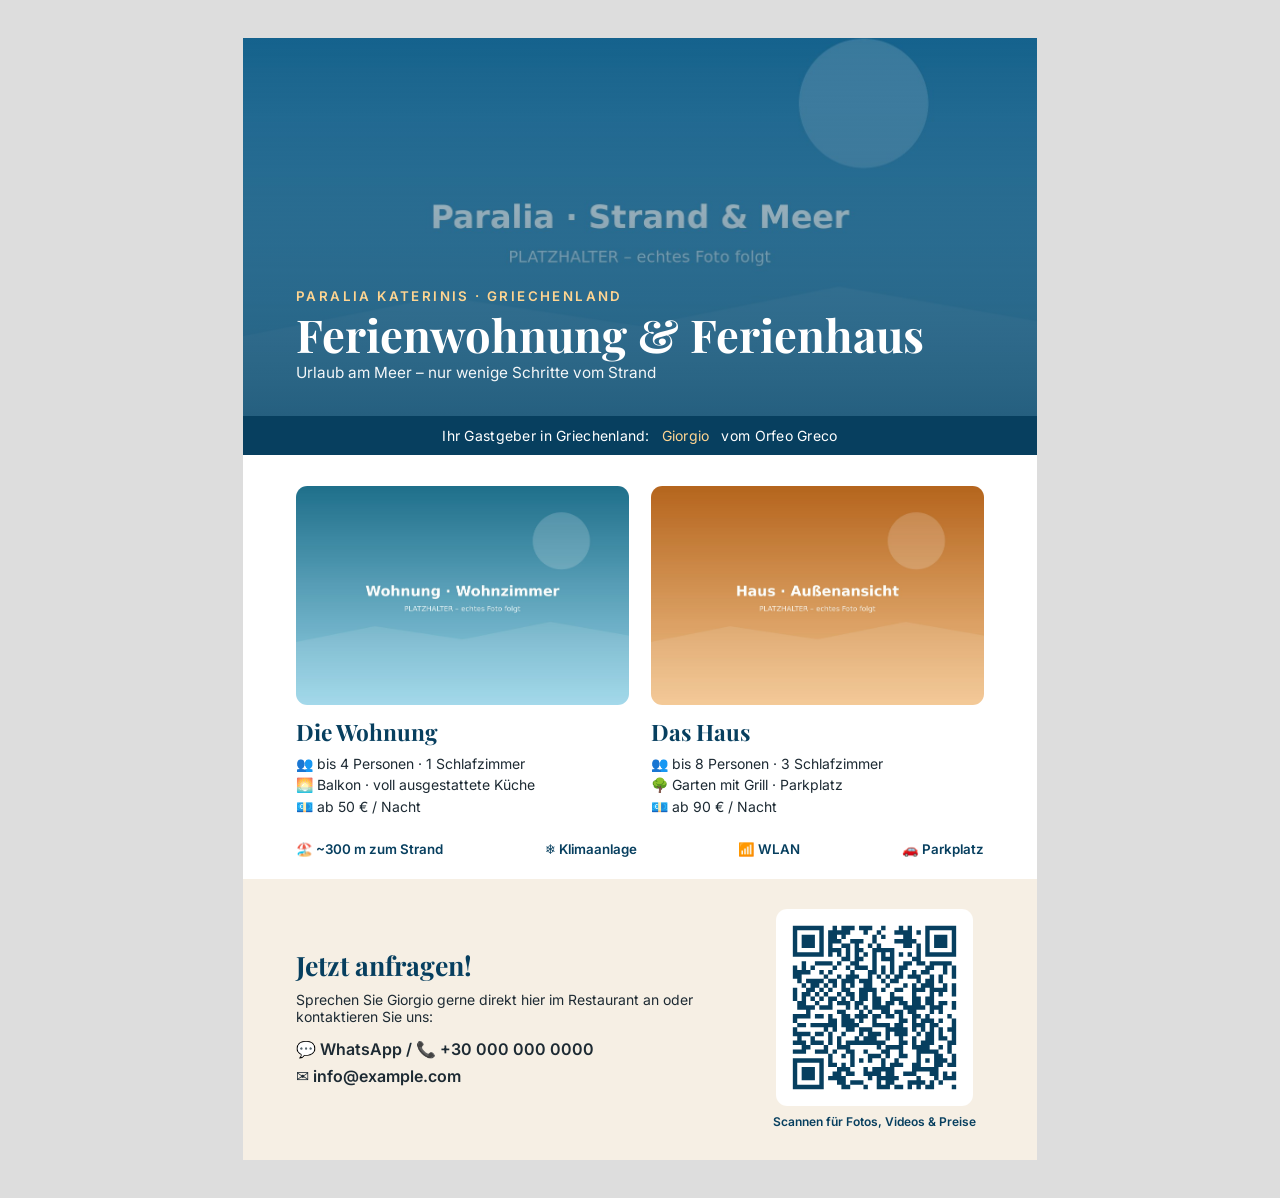
==== aushang/aushang.html @ 67c52fce "Aushang auf Gäste des Orfeo Greco in Bargteheide ausgerichtet Co-Authored-By: Claude Opus 5.5 <norep" ====
<!doctype html>
<html lang="de">
<head>
<meta charset="utf-8">
<title>Aushang A4 – Giorgio's Paralia</title>
<link href="https://fonts.googleapis.com/css2?family=Playfair+Display:wght@600;700&family=Inter:wght@400;500;600&display=swap" rel="stylesheet">
<style>
  @page { size: A4; margin: 0; }
  * { box-sizing: border-box; }
  html, body { margin: 0; background: #ddd; }
  body { font-family: Inter, system-ui, sans-serif; color: #1d2a33; }
  .page {
    width: 210mm; height: 297mm; margin: 10mm auto; background: #fff;
    display: flex; flex-direction: column; overflow: hidden; position: relative;
  }
  @media print { html, body { background: #fff; } .page { margin: 0; } }

  .hero { position: relative; height: 100mm; }
  .hero img { width: 100%; height: 100%; object-fit: cover; display: block; }
  .hero::after { content: ""; position: absolute; inset: 0; background: linear-gradient(180deg, rgba(7,63,95,.15), rgba(7,63,95,.75)); }
  .hero-text { position: absolute; left: 14mm; right: 14mm; bottom: 9mm; color: #fff; z-index: 1; }
  .hero-text .place { font-size: 10pt; letter-spacing: .18em; text-transform: uppercase; color: #ffd591; font-weight: 600; }
  .hero-text h1 { font-family: "Playfair Display", serif; font-size: 34pt; margin: 2mm 0 1mm; line-height: 1.05; }
  .hero-text .sub { font-size: 11.5pt; opacity: .95; }

  .langs { background: #073f5f; color: #fff; text-align: center; padding: 3mm; font-size: 10.5pt; letter-spacing: .02em; }
  .langs span { color: #ffd591; margin: 0 2mm; }

  .content { padding: 8mm 14mm 0; display: grid; grid-template-columns: 1fr 1fr; gap: 6mm; }
  .card img { width: 100%; height: 58mm; object-fit: cover; border-radius: 3mm; display: block; }
  .card h2 { font-family: "Playfair Display", serif; color: #073f5f; font-size: 17pt; margin: 3mm 0 1.5mm; }
  .card ul { list-style: none; padding: 0; margin: 0; font-size: 10.5pt; line-height: 1.55; }

  .bottom {
    margin-top: auto; display: grid; grid-template-columns: 1fr 58mm; gap: 8mm; align-items: center;
    padding: 8mm 14mm 10mm; background: #f6efe4;
  }
  .bottom h3 { font-family: "Playfair Display", serif; font-size: 20pt; color: #073f5f; margin: 0 0 2mm; }
  .bottom p { margin: 0 0 3mm; font-size: 10.5pt; }
  .contact { font-size: 12pt; font-weight: 600; line-height: 1.7; }
  .qr { text-align: center; }
  .qr img { width: 52mm; height: 52mm; background: #fff; padding: 2mm; border-radius: 3mm; display: block; margin: 0 auto; }
  .qr small { display: block; margin-top: 2mm; font-size: 9pt; font-weight: 600; color: #073f5f; }
  .highlights { display: flex; justify-content: space-between; padding: 6mm 14mm 6mm; font-size: 10pt; font-weight: 600; color: #073f5f; }
</style>
</head>
<body>
<div class="page">
  <div class="hero">
    <img src="../assets/img/hero.jpg" alt="">
    <div class="hero-text">
      <div class="place">Paralia Katerinis · Griechenland</div>
      <h1>Ferienwohnung &amp; Ferienhaus</h1>
      <div class="sub">Urlaub am Meer – nur wenige Schritte vom Strand</div>
    </div>
  </div>

  <div class="langs">Ihr Gastgeber in Griechenland: <span>Giorgio</span> vom Orfeo Greco</div>

  <div class="content">
    <div class="card">
      <img src="../assets/img/wohnung-1.jpg" alt="">
      <h2>Die Wohnung</h2>
      <ul>
        <li>👥 bis 4 Personen · 1 Schlafzimmer</li>
        <li>🌅 Balkon · voll ausgestattete Küche</li>
        <li>💶 ab 50 € / Nacht</li>
      </ul>
    </div>
    <div class="card">
      <img src="../assets/img/haus-1.jpg" alt="">
      <h2>Das Haus</h2>
      <ul>
        <li>👥 bis 8 Personen · 3 Schlafzimmer</li>
        <li>🌳 Garten mit Grill · Parkplatz</li>
        <li>💶 ab 90 € / Nacht</li>
      </ul>
    </div>
  </div>

  <div class="highlights">
    <span>🏖️ ~300 m zum Strand</span><span>❄️ Klimaanlage</span><span>📶 WLAN</span><span>🚗 Parkplatz</span>
  </div>

  <div class="bottom">
    <div>
      <h3>Jetzt anfragen!</h3>
      <p>Sprechen Sie Giorgio gerne direkt hier im Restaurant an oder kontaktieren Sie uns:</p>
      <div class="contact">
        💬 WhatsApp / 📞 +30 000 000 0000<br>
        ✉️ info@example.com
      </div>
    </div>
    <div class="qr">
      <img src="../assets/img/qr.svg" alt="QR-Code zur Website">
      <small>Scannen für Fotos, Videos &amp; Preise</small>
    </div>
  </div>
</div>
</body>
</html>
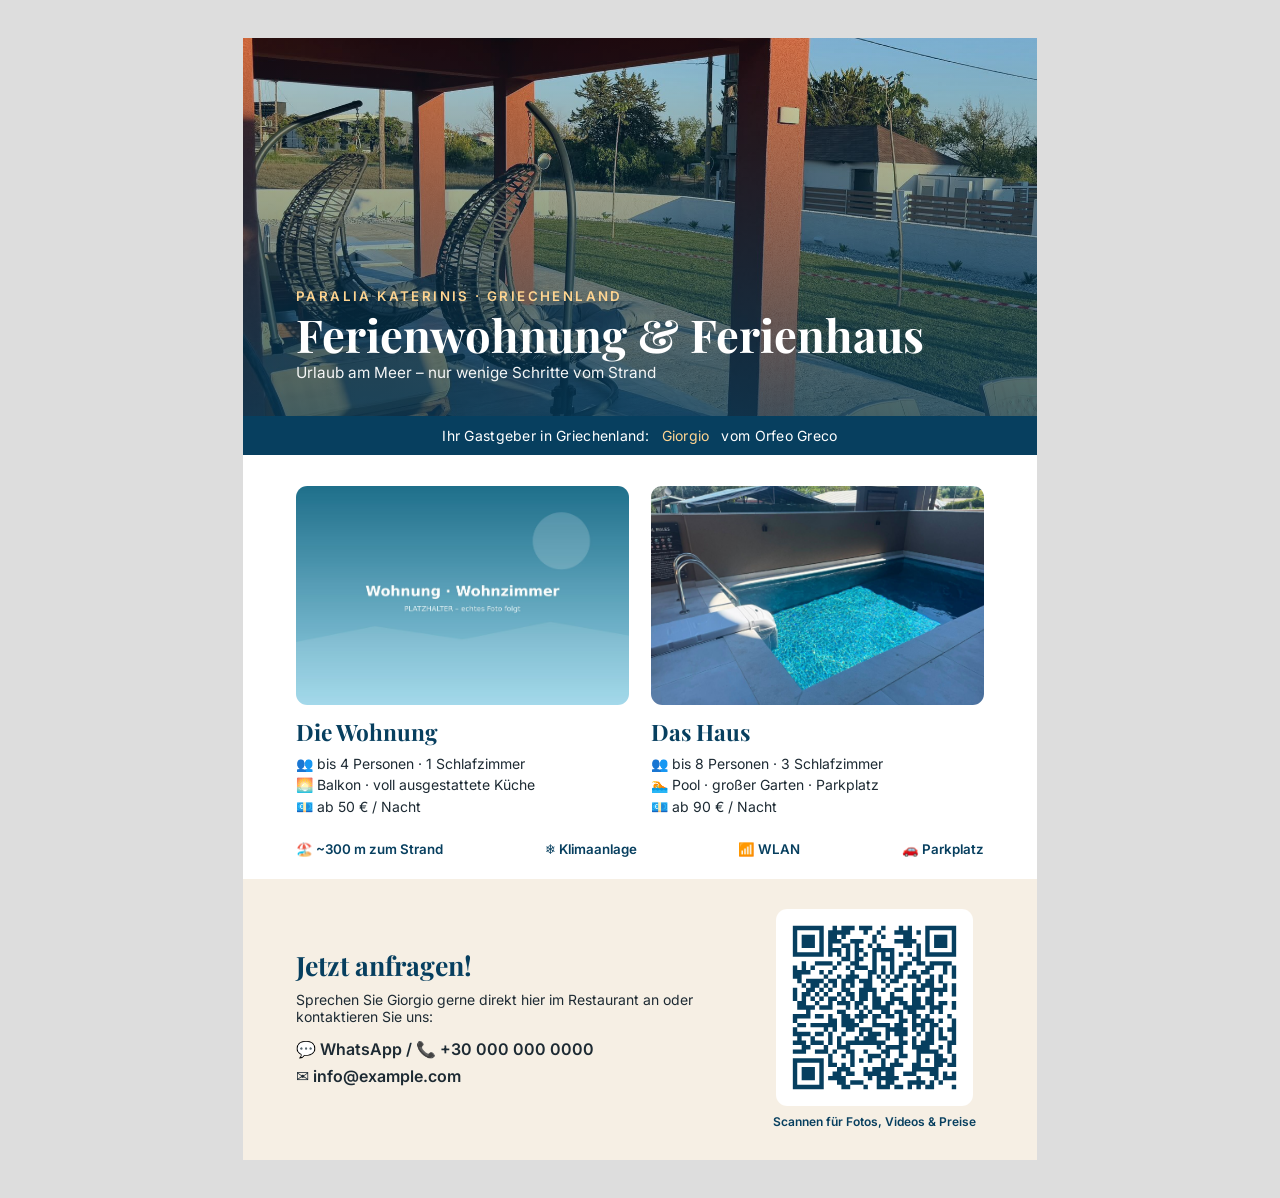
==== commit e84fa415: "Echte Fotos vom Ferienhaus eingebaut, Haus-Video als Diashow aus den Fotos Co-Authored-By: Claude Op" ====
--- a/aushang/aushang.html
+++ b/aushang/aushang.html
@@ -68,11 +68,11 @@
       </ul>
     </div>
     <div class="card">
-      <img src="../assets/img/haus-1.jpg" alt="">
+      <img src="../assets/img/haus-2.jpg" alt="">
       <h2>Das Haus</h2>
       <ul>
         <li>👥 bis 8 Personen · 3 Schlafzimmer</li>
-        <li>🌳 Garten mit Grill · Parkplatz</li>
+        <li>🏊 Pool · großer Garten · Parkplatz</li>
         <li>💶 ab 90 € / Nacht</li>
       </ul>
     </div>
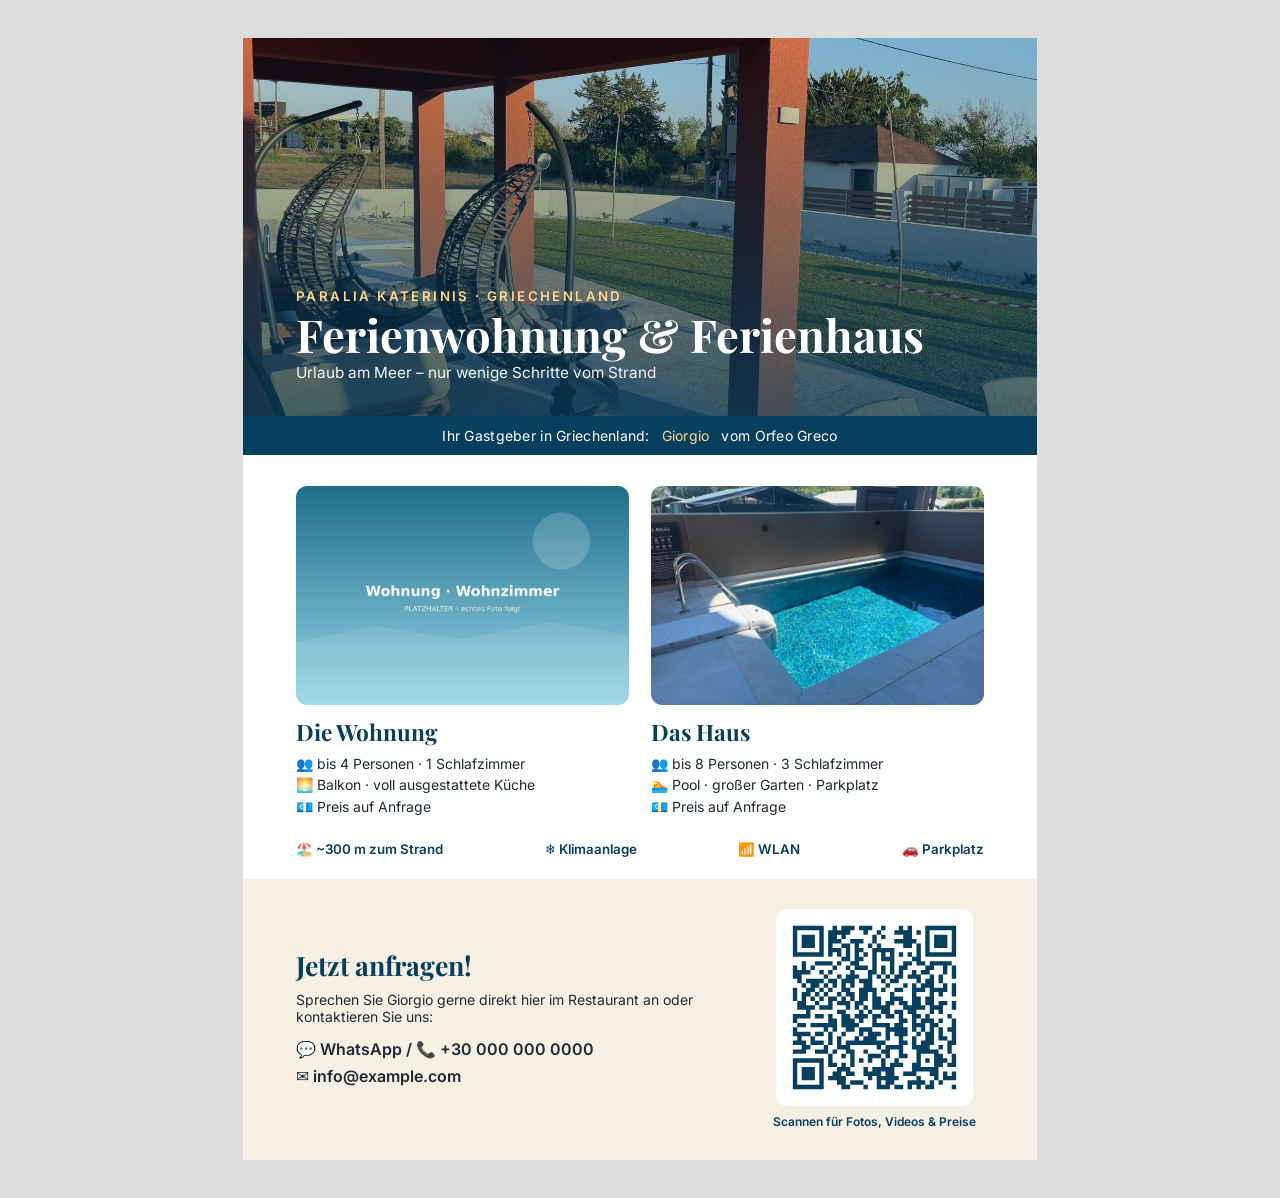
==== commit 5f5e9d57: "Preise auf Website und Aushang auf "auf Anfrage" umgestellt Co-Authored-By: Claude Opus 5.5 <noreply" ====
--- a/aushang/aushang.html
+++ b/aushang/aushang.html
@@ -64,7 +64,7 @@
       <ul>
         <li>👥 bis 4 Personen · 1 Schlafzimmer</li>
         <li>🌅 Balkon · voll ausgestattete Küche</li>
-        <li>💶 ab 50 € / Nacht</li>
+        <li>💶 Preis auf Anfrage</li>
       </ul>
     </div>
     <div class="card">
@@ -73,7 +73,7 @@
       <ul>
         <li>👥 bis 8 Personen · 3 Schlafzimmer</li>
         <li>🏊 Pool · großer Garten · Parkplatz</li>
-        <li>💶 ab 90 € / Nacht</li>
+        <li>💶 Preis auf Anfrage</li>
       </ul>
     </div>
   </div>
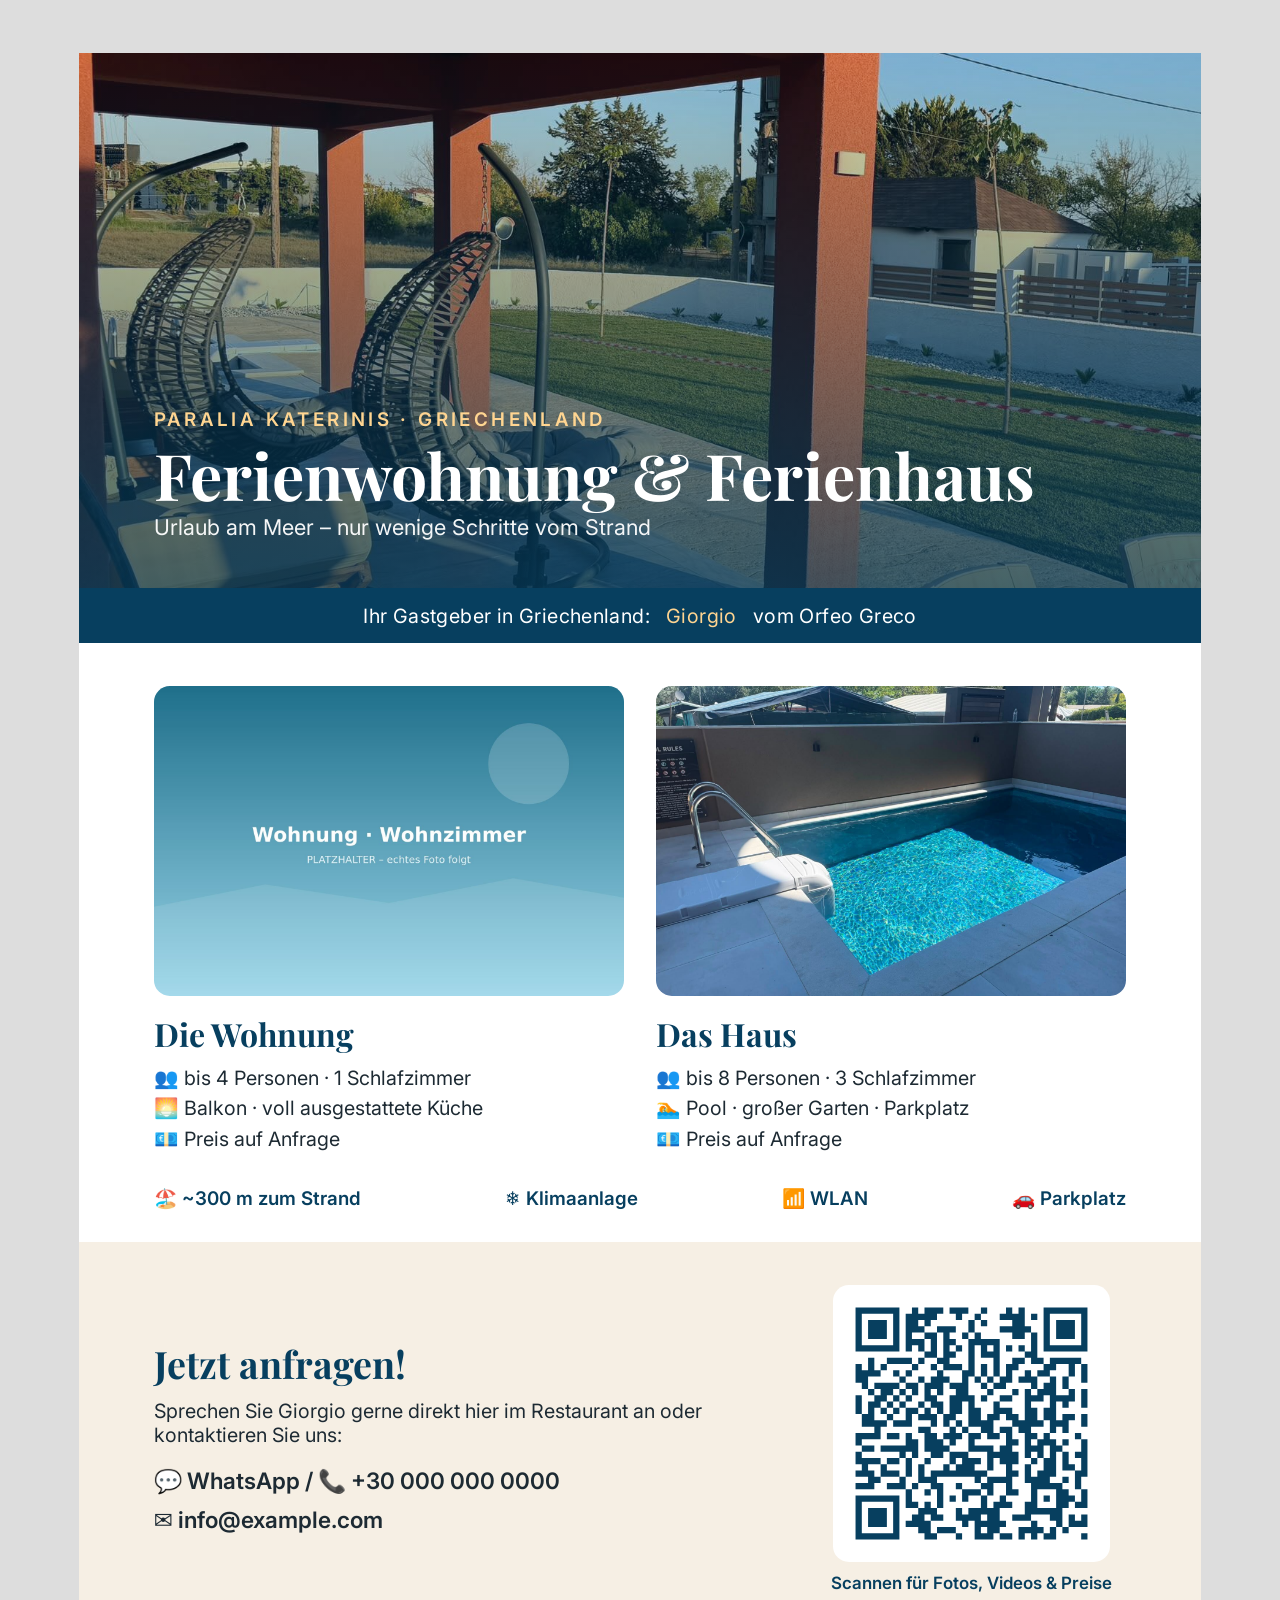
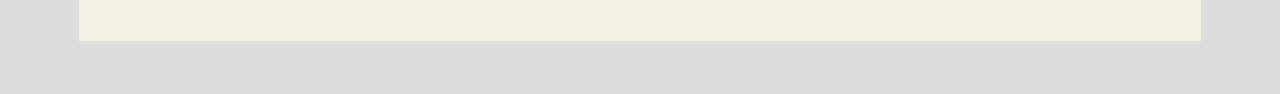
==== commit 96c6cae0: "Aushang auf A3 umgestellt Co-Authored-By: Claude Opus 5.5 <noreply@anthropic.com> Claude-Session: ht" ====
--- a/aushang/aushang.html
+++ b/aushang/aushang.html
@@ -2,46 +2,46 @@
 <html lang="de">
 <head>
 <meta charset="utf-8">
-<title>Aushang A4 – Giorgio's Paralia</title>
+<title>Aushang A3 – Giorgio's Paralia</title>
 <link href="https://fonts.googleapis.com/css2?family=Playfair+Display:wght@600;700&family=Inter:wght@400;500;600&display=swap" rel="stylesheet">
 <style>
-  @page { size: A4; margin: 0; }
+  @page { size: A3; margin: 0; }
   * { box-sizing: border-box; }
   html, body { margin: 0; background: #ddd; }
   body { font-family: Inter, system-ui, sans-serif; color: #1d2a33; }
   .page {
-    width: 210mm; height: 297mm; margin: 10mm auto; background: #fff;
+    width: 297mm; height: 420mm; margin: 14.1mm auto; background: #fff;
     display: flex; flex-direction: column; overflow: hidden; position: relative;
   }
   @media print { html, body { background: #fff; } .page { margin: 0; } }
 
-  .hero { position: relative; height: 100mm; }
+  .hero { position: relative; height: 141.4mm; }
   .hero img { width: 100%; height: 100%; object-fit: cover; display: block; }
   .hero::after { content: ""; position: absolute; inset: 0; background: linear-gradient(180deg, rgba(7,63,95,.15), rgba(7,63,95,.75)); }
-  .hero-text { position: absolute; left: 14mm; right: 14mm; bottom: 9mm; color: #fff; z-index: 1; }
-  .hero-text .place { font-size: 10pt; letter-spacing: .18em; text-transform: uppercase; color: #ffd591; font-weight: 600; }
-  .hero-text h1 { font-family: "Playfair Display", serif; font-size: 34pt; margin: 2mm 0 1mm; line-height: 1.05; }
-  .hero-text .sub { font-size: 11.5pt; opacity: .95; }
+  .hero-text { position: absolute; left: 19.8mm; right: 19.8mm; bottom: 12.7mm; color: #fff; z-index: 1; }
+  .hero-text .place { font-size: 14.1pt; letter-spacing: .18em; text-transform: uppercase; color: #ffd591; font-weight: 600; }
+  .hero-text h1 { font-family: "Playfair Display", serif; font-size: 48.1pt; margin: 2.8mm 0 1.4mm; line-height: 1.05; }
+  .hero-text .sub { font-size: 16.3pt; opacity: .95; }
 
-  .langs { background: #073f5f; color: #fff; text-align: center; padding: 3mm; font-size: 10.5pt; letter-spacing: .02em; }
-  .langs span { color: #ffd591; margin: 0 2mm; }
+  .langs { background: #073f5f; color: #fff; text-align: center; padding: 4.2mm; font-size: 14.8pt; letter-spacing: .02em; }
+  .langs span { color: #ffd591; margin: 0 2.8mm; }
 
-  .content { padding: 8mm 14mm 0; display: grid; grid-template-columns: 1fr 1fr; gap: 6mm; }
-  .card img { width: 100%; height: 58mm; object-fit: cover; border-radius: 3mm; display: block; }
-  .card h2 { font-family: "Playfair Display", serif; color: #073f5f; font-size: 17pt; margin: 3mm 0 1.5mm; }
-  .card ul { list-style: none; padding: 0; margin: 0; font-size: 10.5pt; line-height: 1.55; }
+  .content { padding: 11.3mm 19.8mm 0; display: grid; grid-template-columns: 1fr 1fr; gap: 8.5mm; }
+  .card img { width: 100%; height: 82mm; object-fit: cover; border-radius: 4.2mm; display: block; }
+  .card h2 { font-family: "Playfair Display", serif; color: #073f5f; font-size: 24pt; margin: 4.2mm 0 2.1mm; }
+  .card ul { list-style: none; padding: 0; margin: 0; font-size: 14.8pt; line-height: 1.55; }
 
   .bottom {
-    margin-top: auto; display: grid; grid-template-columns: 1fr 58mm; gap: 8mm; align-items: center;
-    padding: 8mm 14mm 10mm; background: #f6efe4;
+    margin-top: auto; display: grid; grid-template-columns: 1fr 82mm; gap: 11.3mm; align-items: center;
+    padding: 11.3mm 19.8mm 14.1mm; background: #f6efe4;
   }
-  .bottom h3 { font-family: "Playfair Display", serif; font-size: 20pt; color: #073f5f; margin: 0 0 2mm; }
-  .bottom p { margin: 0 0 3mm; font-size: 10.5pt; }
-  .contact { font-size: 12pt; font-weight: 600; line-height: 1.7; }
+  .bottom h3 { font-family: "Playfair Display", serif; font-size: 28.3pt; color: #073f5f; margin: 0 0 2.8mm; }
+  .bottom p { margin: 0 0 4.2mm; font-size: 14.8pt; }
+  .contact { font-size: 17pt; font-weight: 600; line-height: 1.7; }
   .qr { text-align: center; }
-  .qr img { width: 52mm; height: 52mm; background: #fff; padding: 2mm; border-radius: 3mm; display: block; margin: 0 auto; }
-  .qr small { display: block; margin-top: 2mm; font-size: 9pt; font-weight: 600; color: #073f5f; }
-  .highlights { display: flex; justify-content: space-between; padding: 6mm 14mm 6mm; font-size: 10pt; font-weight: 600; color: #073f5f; }
+  .qr img { width: 73.5mm; height: 73.5mm; background: #fff; padding: 2.8mm; border-radius: 4.2mm; display: block; margin: 0 auto; }
+  .qr small { display: block; margin-top: 2.8mm; font-size: 12.7pt; font-weight: 600; color: #073f5f; }
+  .highlights { display: flex; justify-content: space-between; padding: 8.5mm 19.8mm 8.5mm; font-size: 14.1pt; font-weight: 600; color: #073f5f; }
 </style>
 </head>
 <body>
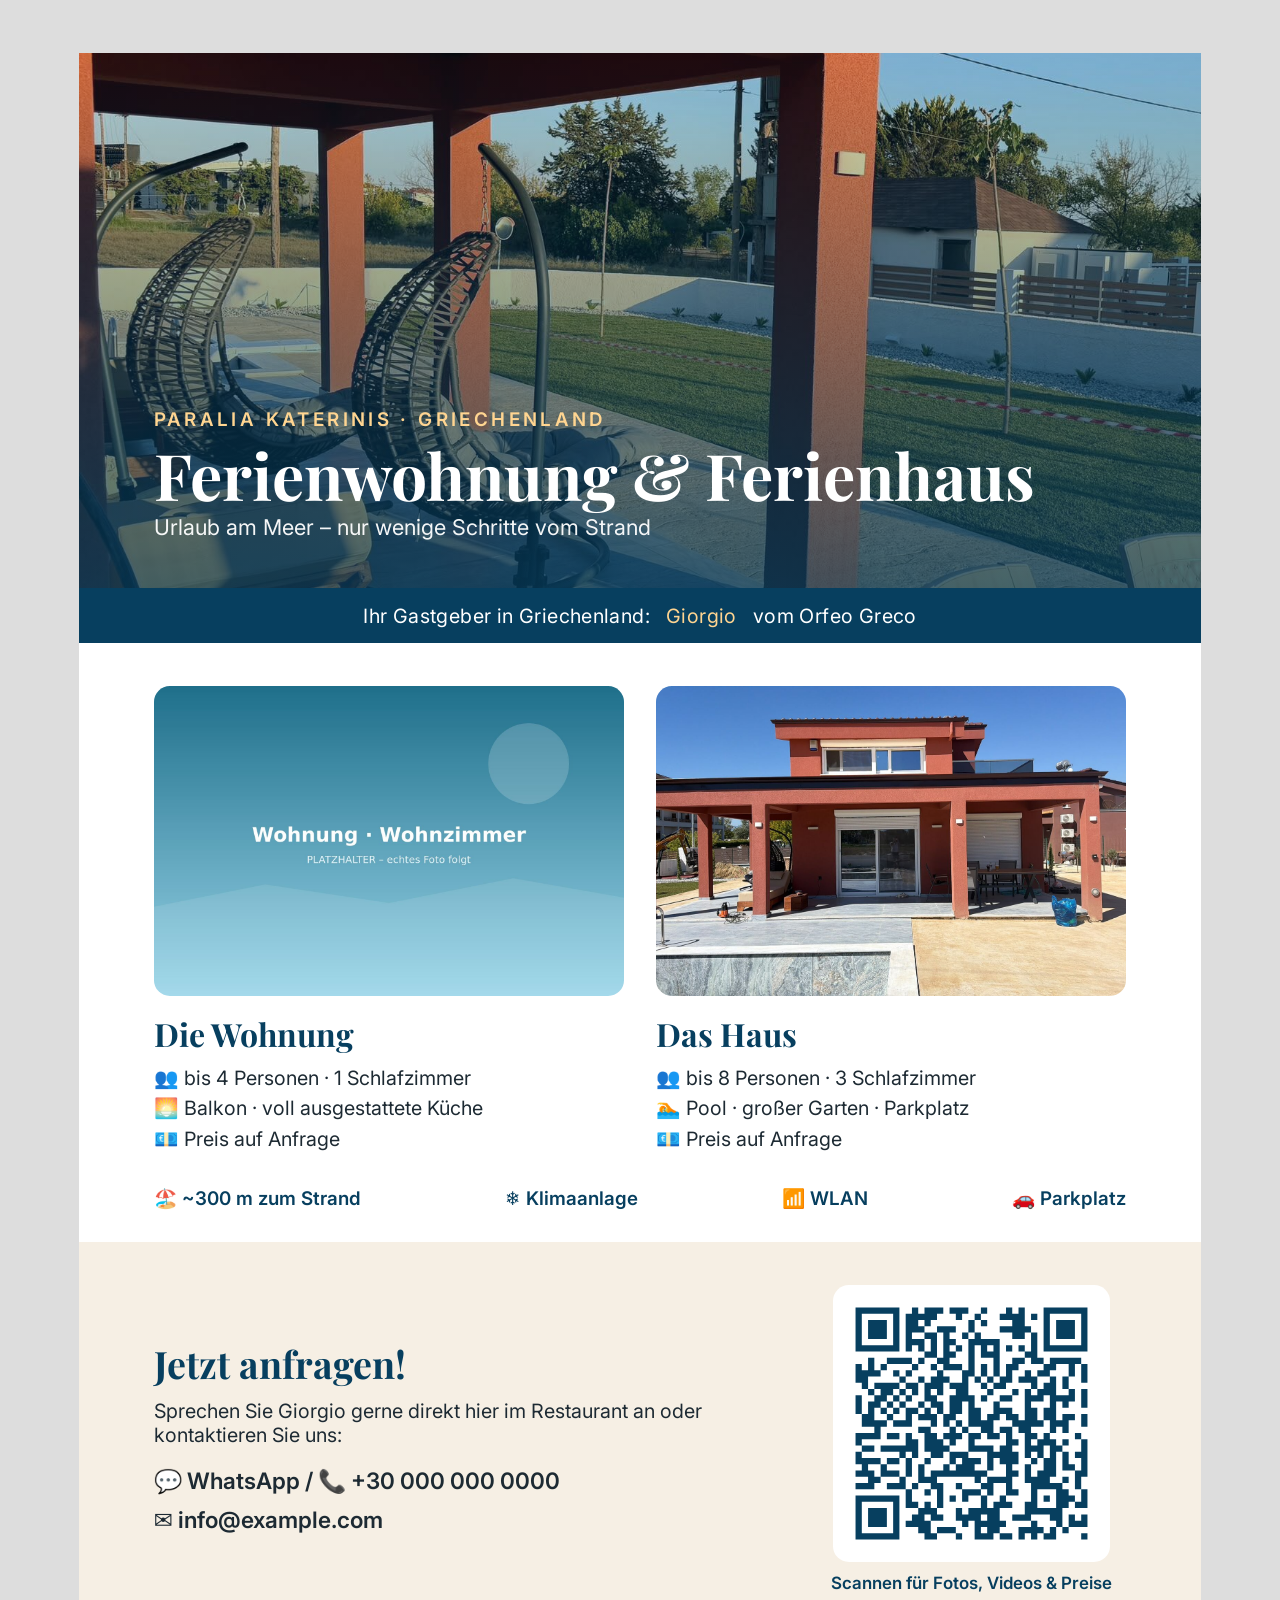
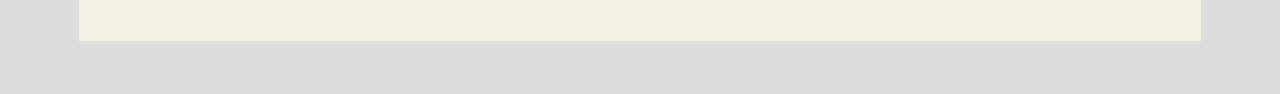
==== commit 6a099b9c: "Nicht eindeutig zuordenbare Fotos entfernt (zweiter Pool, Spielplatz); Video und Aushang angepasst C" ====
--- a/aushang/aushang.html
+++ b/aushang/aushang.html
@@ -68,7 +68,7 @@
       </ul>
     </div>
     <div class="card">
-      <img src="../assets/img/haus-2.jpg" alt="">
+      <img src="../assets/img/haus-1.jpg" alt="">
       <h2>Das Haus</h2>
       <ul>
         <li>👥 bis 8 Personen · 3 Schlafzimmer</li>
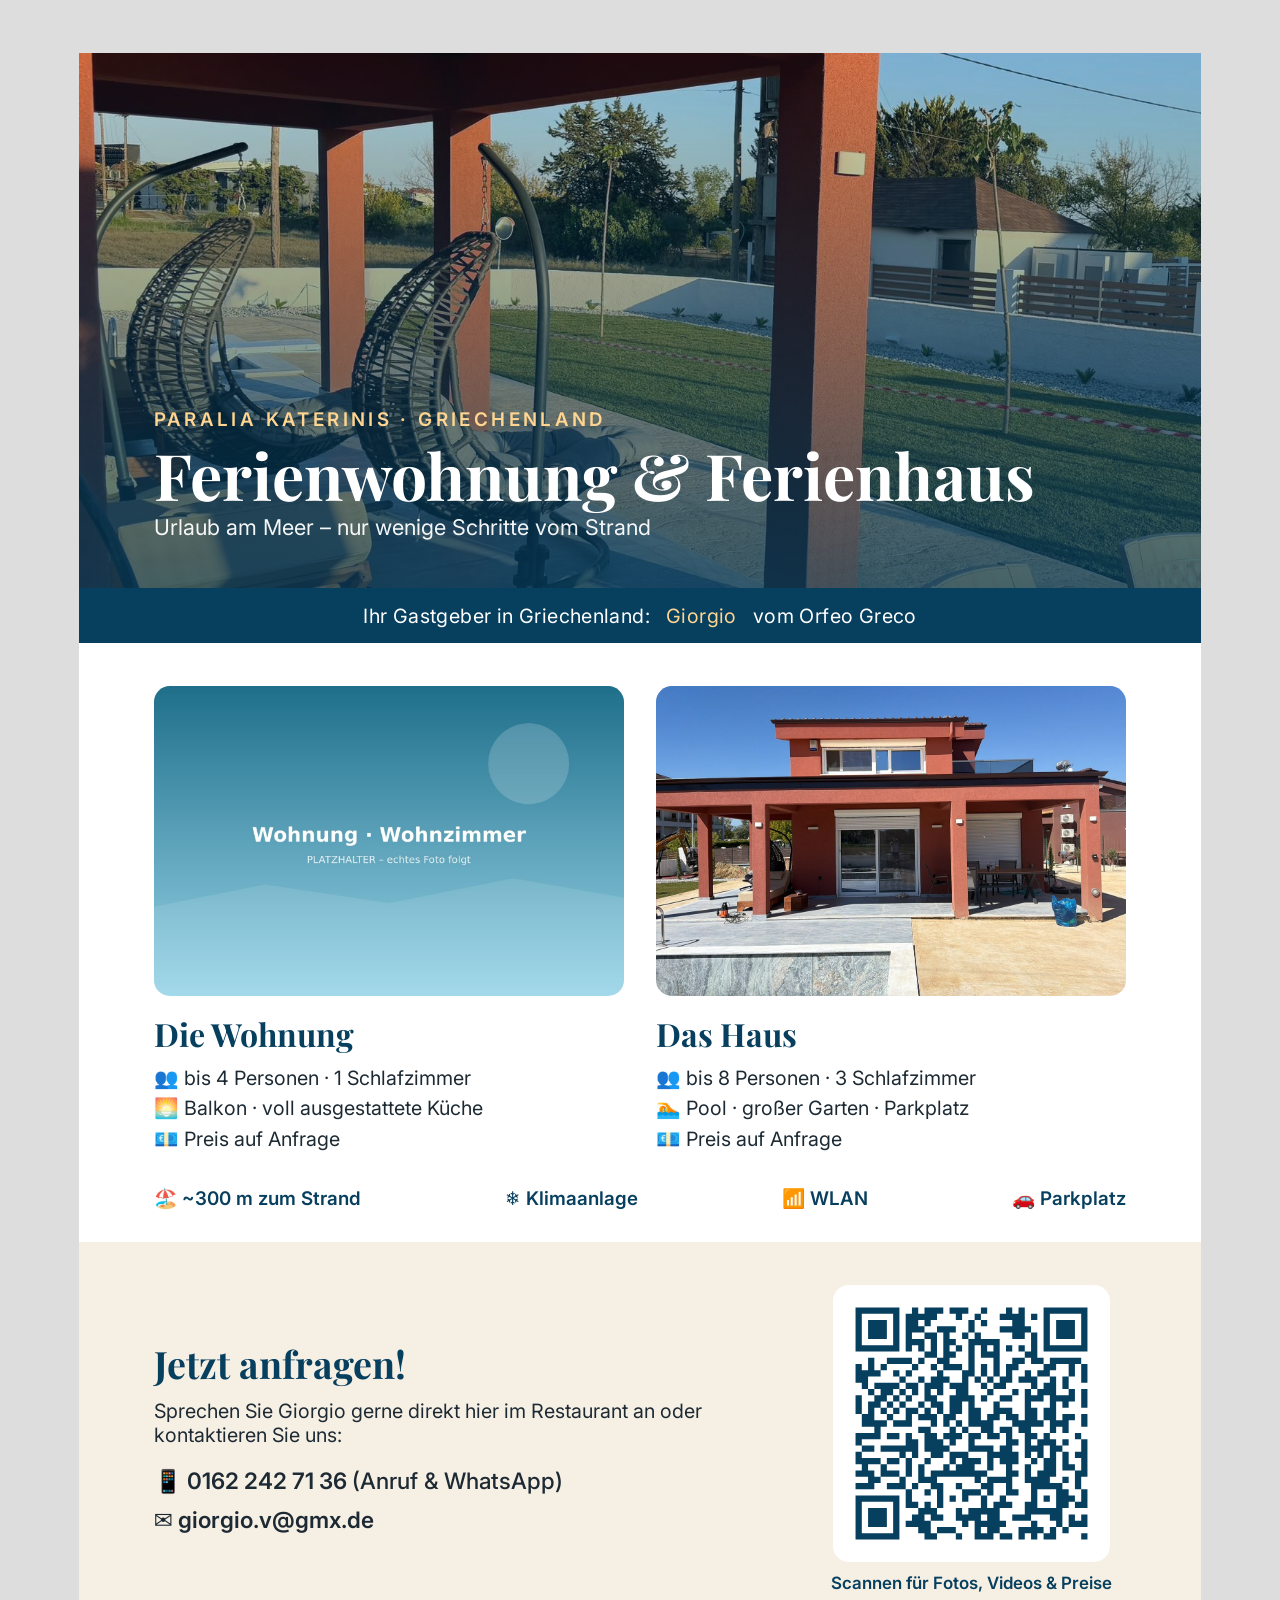
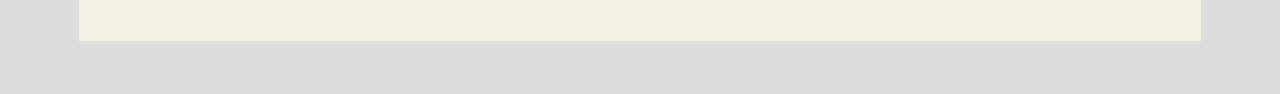
==== commit 9b367359: "Echte Kontaktdaten (Handy/WhatsApp, E-Mail, Gastgeber) eingetragen Co-Authored-By: Claude Opus 5.5 <" ====
--- a/aushang/aushang.html
+++ b/aushang/aushang.html
@@ -87,8 +87,8 @@
       <h3>Jetzt anfragen!</h3>
       <p>Sprechen Sie Giorgio gerne direkt hier im Restaurant an oder kontaktieren Sie uns:</p>
       <div class="contact">
-        💬 WhatsApp / 📞 +30 000 000 0000<br>
-        ✉️ info@example.com
+        📱 0162 242 71 36 <span style="font-weight:500">(Anruf &amp; WhatsApp)</span><br>
+        ✉️ giorgio.v@gmx.de
       </div>
     </div>
     <div class="qr">
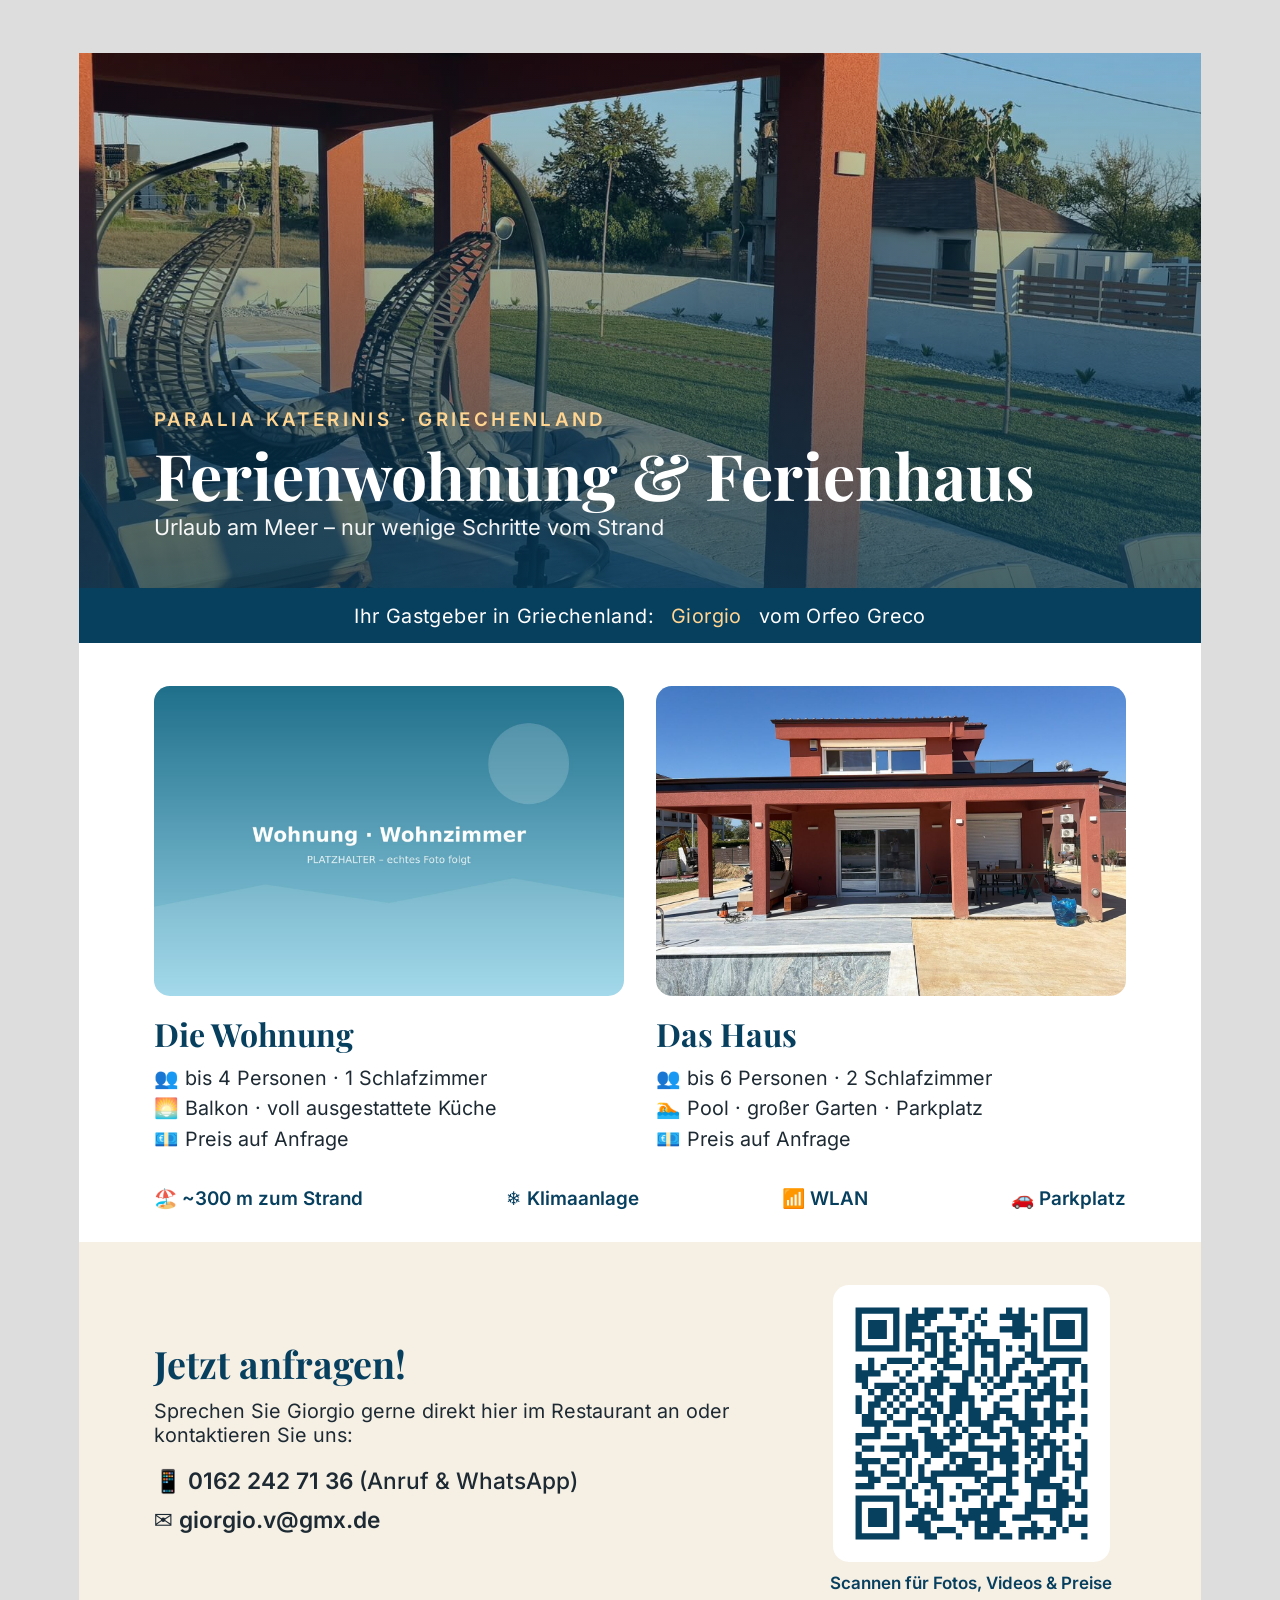
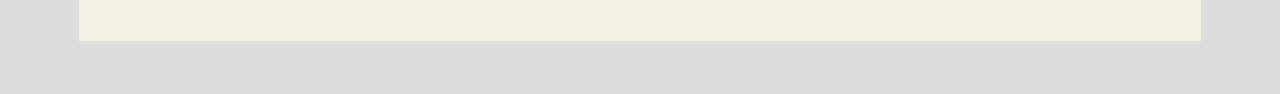
==== commit 24b792ca: "Impressum und Datenschutzerklärung; Schriften lokal, Google-Karte erst nach Klick; Haus: 6 Personen," ====
--- a/aushang/aushang.html
+++ b/aushang/aushang.html
@@ -3,7 +3,7 @@
 <head>
 <meta charset="utf-8">
 <title>Aushang A3 – Giorgio's Paralia</title>
-<link href="https://fonts.googleapis.com/css2?family=Playfair+Display:wght@600;700&family=Inter:wght@400;500;600&display=swap" rel="stylesheet">
+<link rel="stylesheet" href="../css/fonts.css">
 <style>
   @page { size: A3; margin: 0; }
   * { box-sizing: border-box; }
@@ -71,7 +71,7 @@
       <img src="../assets/img/haus-1.jpg" alt="">
       <h2>Das Haus</h2>
       <ul>
-        <li>👥 bis 8 Personen · 3 Schlafzimmer</li>
+        <li>👥 bis 6 Personen · 2 Schlafzimmer</li>
         <li>🏊 Pool · großer Garten · Parkplatz</li>
         <li>💶 Preis auf Anfrage</li>
       </ul>
--- a/css/fonts.css
+++ b/css/fonts.css
@@ -0,0 +1,9 @@
+/* Schriften lokal eingebunden (keine Verbindung zu Google) – Lizenz: SIL OFL 1.1, siehe assets/fonts */
+@font-face{font-family:"Inter";font-style:normal;font-weight:400;font-display:swap;src:url(../assets/fonts/inter-latin-400-normal.woff2) format("woff2");unicode-range:U+0000-00FF,U+0131,U+0152-0153,U+02BB-02BC,U+02C6,U+02DA,U+02DC,U+0304,U+0308,U+0329,U+2000-206F,U+2074,U+20AC,U+2122,U+2191,U+2193,U+2212,U+2215,U+FEFF,U+FFFD}
+@font-face{font-family:"Inter";font-style:normal;font-weight:400;font-display:swap;src:url(../assets/fonts/inter-greek-400-normal.woff2) format("woff2");unicode-range:U+0370-0377,U+037A-037F,U+0384-038A,U+038C,U+038E-03A1,U+03A3-03FF}
+@font-face{font-family:"Inter";font-style:normal;font-weight:500;font-display:swap;src:url(../assets/fonts/inter-latin-500-normal.woff2) format("woff2");unicode-range:U+0000-00FF,U+0131,U+0152-0153,U+02BB-02BC,U+02C6,U+02DA,U+02DC,U+0304,U+0308,U+0329,U+2000-206F,U+2074,U+20AC,U+2122,U+2191,U+2193,U+2212,U+2215,U+FEFF,U+FFFD}
+@font-face{font-family:"Inter";font-style:normal;font-weight:500;font-display:swap;src:url(../assets/fonts/inter-greek-500-normal.woff2) format("woff2");unicode-range:U+0370-0377,U+037A-037F,U+0384-038A,U+038C,U+038E-03A1,U+03A3-03FF}
+@font-face{font-family:"Inter";font-style:normal;font-weight:600;font-display:swap;src:url(../assets/fonts/inter-latin-600-normal.woff2) format("woff2");unicode-range:U+0000-00FF,U+0131,U+0152-0153,U+02BB-02BC,U+02C6,U+02DA,U+02DC,U+0304,U+0308,U+0329,U+2000-206F,U+2074,U+20AC,U+2122,U+2191,U+2193,U+2212,U+2215,U+FEFF,U+FFFD}
+@font-face{font-family:"Inter";font-style:normal;font-weight:600;font-display:swap;src:url(../assets/fonts/inter-greek-600-normal.woff2) format("woff2");unicode-range:U+0370-0377,U+037A-037F,U+0384-038A,U+038C,U+038E-03A1,U+03A3-03FF}
+@font-face{font-family:"Playfair Display";font-style:normal;font-weight:600;font-display:swap;src:url(../assets/fonts/playfair-display-latin-600-normal.woff2) format("woff2");unicode-range:U+0000-00FF,U+0131,U+0152-0153,U+02BB-02BC,U+02C6,U+02DA,U+02DC,U+0304,U+0308,U+0329,U+2000-206F,U+2074,U+20AC,U+2122,U+2191,U+2193,U+2212,U+2215,U+FEFF,U+FFFD}
+@font-face{font-family:"Playfair Display";font-style:normal;font-weight:700;font-display:swap;src:url(../assets/fonts/playfair-display-latin-700-normal.woff2) format("woff2");unicode-range:U+0000-00FF,U+0131,U+0152-0153,U+02BB-02BC,U+02C6,U+02DA,U+02DC,U+0304,U+0308,U+0329,U+2000-206F,U+2074,U+20AC,U+2122,U+2191,U+2193,U+2212,U+2215,U+FEFF,U+FFFD}
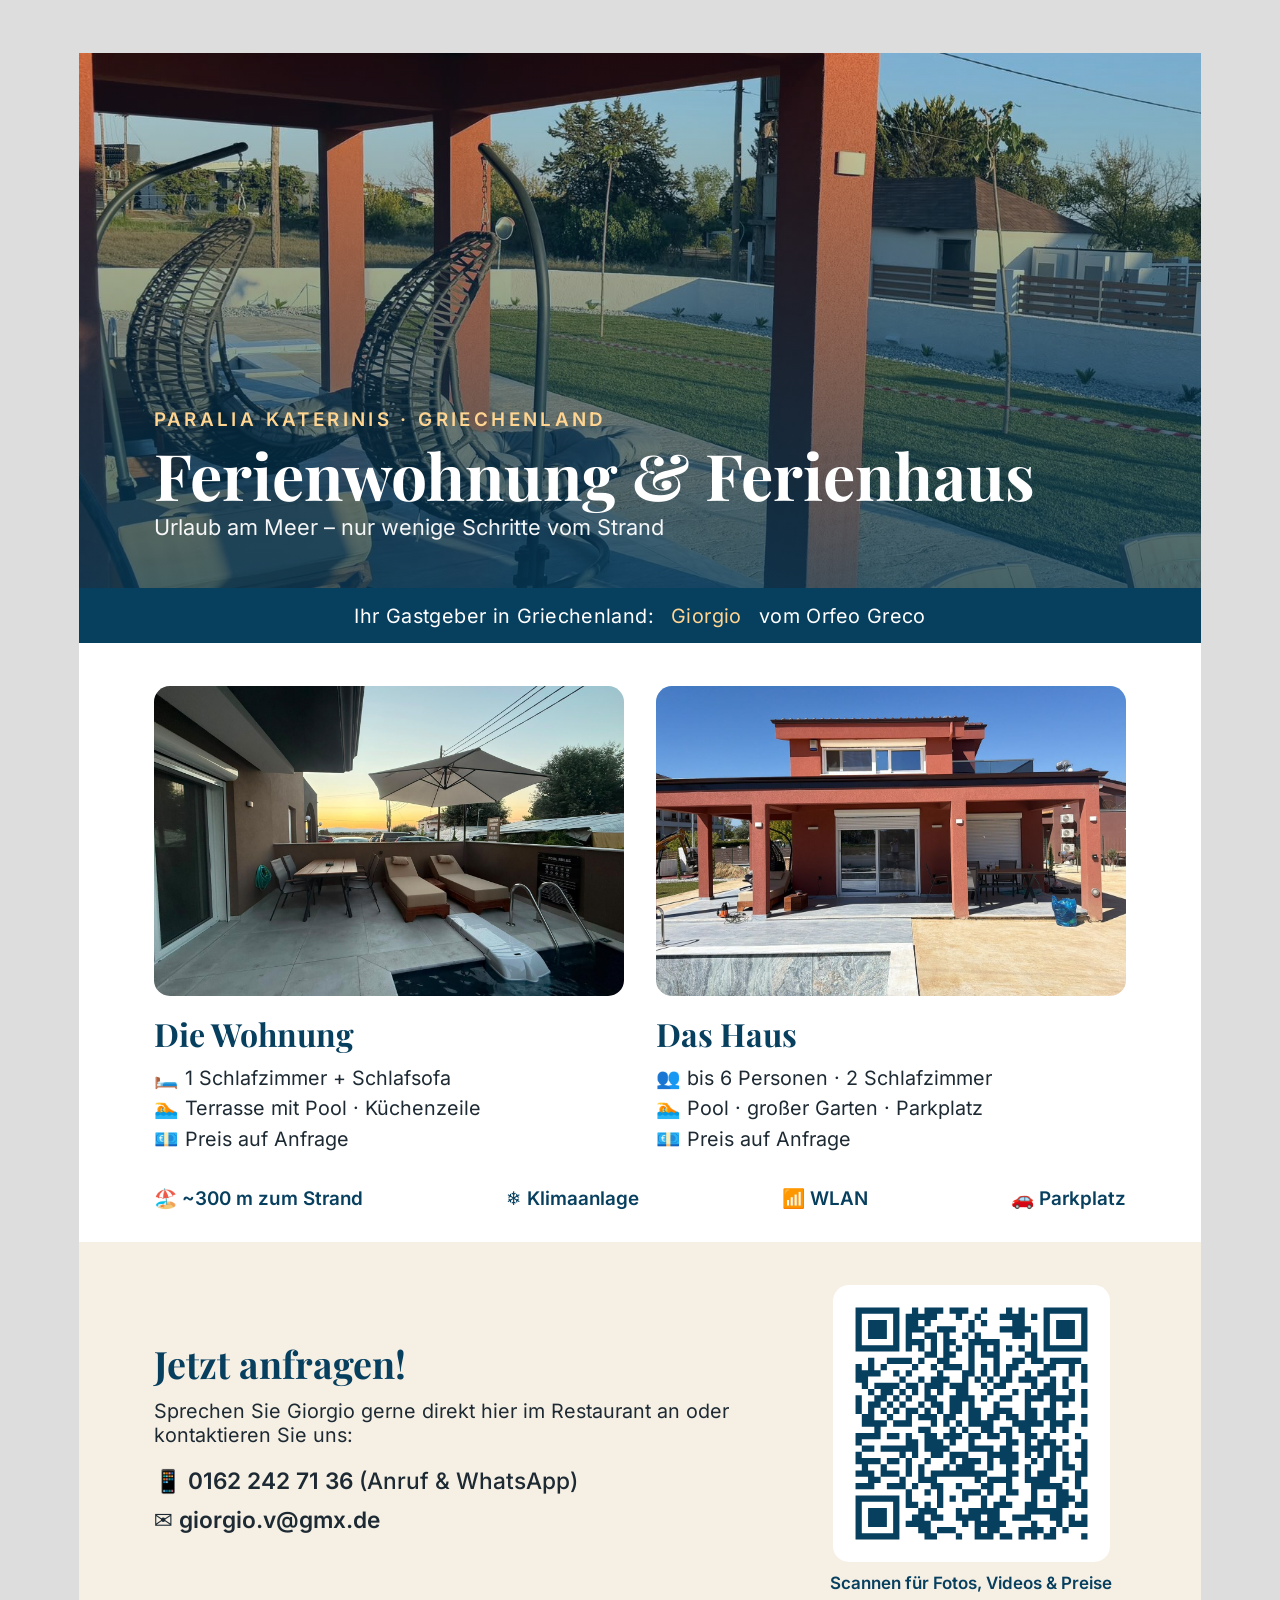
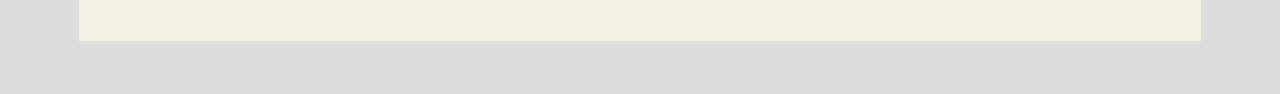
==== commit 0964947d: "Echte Fotos, Diashow-Video und Beschreibung der Ferienwohnung; Aushang aktualisiert Co-Authored-By: " ====
--- a/aushang/aushang.html
+++ b/aushang/aushang.html
@@ -62,8 +62,8 @@
       <img src="../assets/img/wohnung-1.jpg" alt="">
       <h2>Die Wohnung</h2>
       <ul>
-        <li>👥 bis 4 Personen · 1 Schlafzimmer</li>
-        <li>🌅 Balkon · voll ausgestattete Küche</li>
+        <li>🛏️ 1 Schlafzimmer + Schlafsofa</li>
+        <li>🏊 Terrasse mit Pool · Küchenzeile</li>
         <li>💶 Preis auf Anfrage</li>
       </ul>
     </div>
